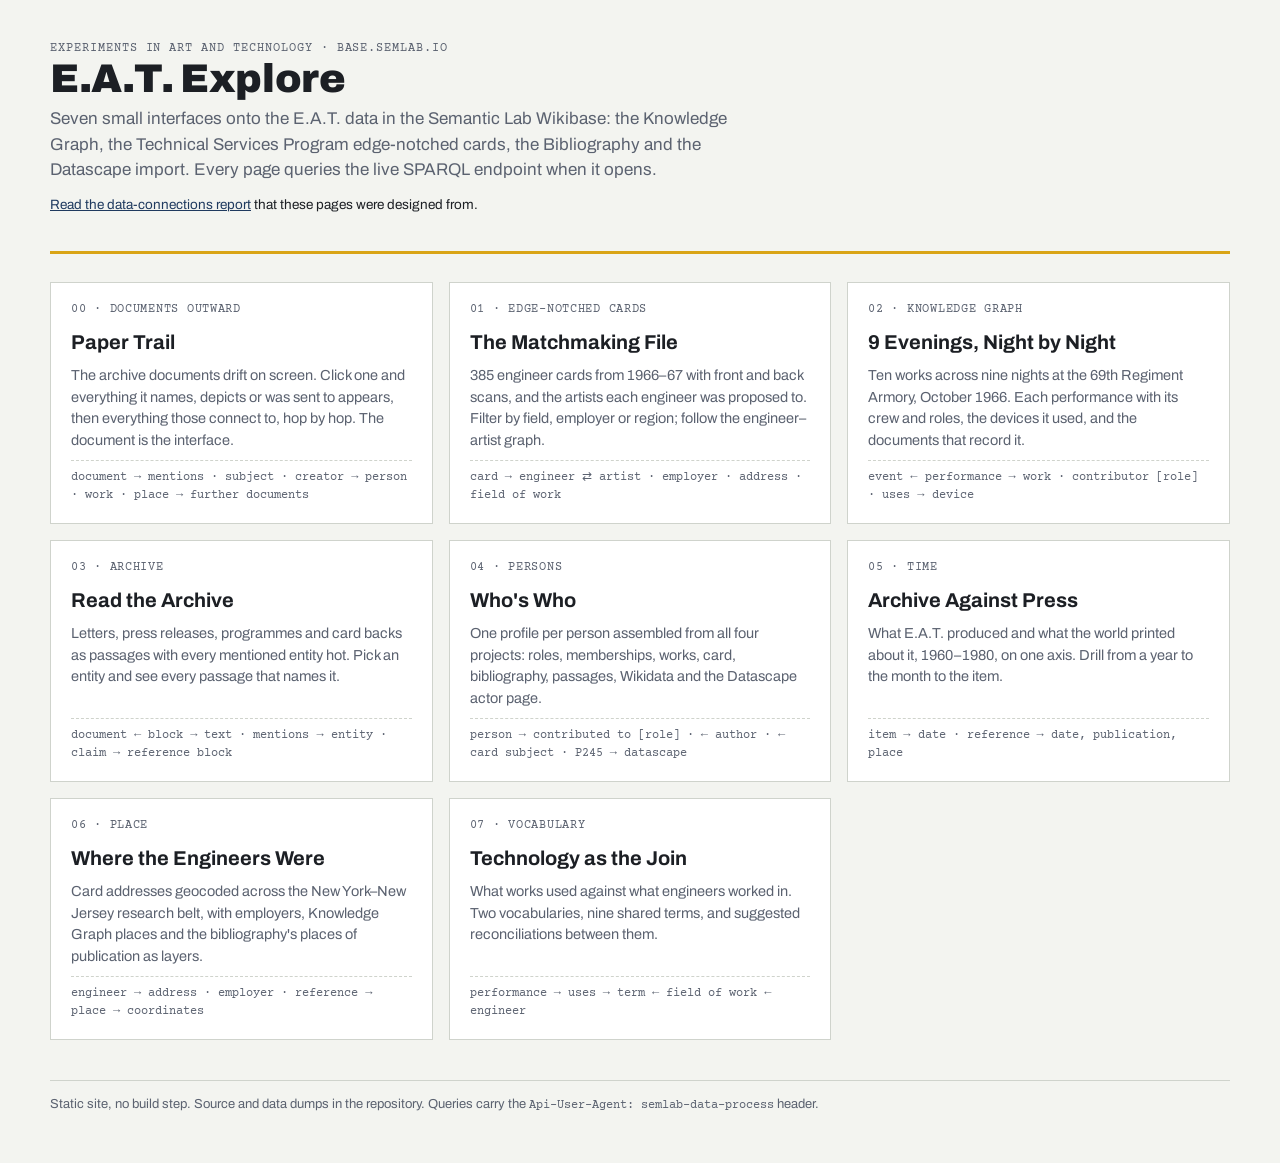
==== docs/index.html @ 28386b49 "E.A.T. Explore site, data and deploy workflow" ====
<!doctype html>
<html lang="en">
<head>
<meta charset="utf-8">
<meta name="viewport" content="width=device-width, initial-scale=1, viewport-fit=cover">
<title>E.A.T. Explore</title>
<link rel="stylesheet" href="https://fonts.googleapis.com/css2?family=Archivo:wght@400;500;700;900&family=Courier+Prime:wght@400;700&display=swap">
<link rel="stylesheet" href="shared/style.css">
<style>
.hero{padding-block:40px 24px;border-bottom:3px solid var(--accent);margin-bottom:28px}
.apps{display:grid;gap:16px;grid-template-columns:repeat(auto-fill,minmax(300px,1fr))}
.app{background:var(--panel);border:1px solid var(--rule);padding:18px 20px;display:flex;flex-direction:column;gap:8px;text-decoration:none;color:var(--fg);min-width:0}
.app:hover{border-color:var(--accent)}
.app h2{margin:0;font-size:20px}
.app .n{font-family:var(--mono);font-size:12px;color:var(--muted);letter-spacing:.06em}
.app p{margin:0;font-size:14.5px;color:var(--muted)}
.app .path{font-family:var(--mono);font-size:12px;color:var(--muted);border-top:1px dashed var(--rule);padding-top:8px;margin-top:auto}
</style>
</head>
<body>
<div class="wrap">
<header class="hero">
  <div class="eyebrow">Experiments in Art and Technology · base.semlab.io</div>
  <h1>E.A.T. Explore</h1>
  <p class="lede">Seven small interfaces onto the E.A.T. data in the Semantic Lab Wikibase: the Knowledge Graph, the Technical Services Program edge-notched cards, the Bibliography and the Datascape import. Every page queries the live SPARQL endpoint when it opens.</p>
  <p class="small"><a href="report.html">Read the data-connections report</a> that these pages were designed from.</p>
</header>

<div class="apps">
  <a class="app" href="documents/"><span class="n">00 · DOCUMENTS OUTWARD</span><h2>Paper Trail</h2><p>The archive documents drift on screen. Click one and everything it names, depicts or was sent to appears, then everything those connect to, hop by hop. The document is the interface.</p><span class="path">document → mentions · subject · creator → person · work · place → further documents</span></a>
  <a class="app" href="matchmaker/"><span class="n">01 · EDGE-NOTCHED CARDS</span><h2>The Matchmaking File</h2><p>385 engineer cards from 1966–67 with front and back scans, and the artists each engineer was proposed to. Filter by field, employer or region; follow the engineer–artist graph.</p><span class="path">card → engineer ⇄ artist · employer · address · field of work</span></a>
  <a class="app" href="nine-evenings/"><span class="n">02 · KNOWLEDGE GRAPH</span><h2>9 Evenings, Night by Night</h2><p>Ten works across nine nights at the 69th Regiment Armory, October 1966. Each performance with its crew and roles, the devices it used, and the documents that record it.</p><span class="path">event ← performance → work · contributor [role] · uses → device</span></a>
  <a class="app" href="reader/"><span class="n">03 · ARCHIVE</span><h2>Read the Archive</h2><p>Letters, press releases, programmes and card backs as passages with every mentioned entity hot. Pick an entity and see every passage that names it.</p><span class="path">document ← block → text · mentions → entity · claim → reference block</span></a>
  <a class="app" href="whos-who/"><span class="n">04 · PERSONS</span><h2>Who's Who</h2><p>One profile per person assembled from all four projects: roles, memberships, works, card, bibliography, passages, Wikidata and the Datascape actor page.</p><span class="path">person → contributed to [role] · ← author · ← card subject · P245 → datascape</span></a>
  <a class="app" href="timeline/"><span class="n">05 · TIME</span><h2>Archive Against Press</h2><p>What E.A.T. produced and what the world printed about it, 1960–1980, on one axis. Drill from a year to the month to the item.</p><span class="path">item → date · reference → date, publication, place</span></a>
  <a class="app" href="map/"><span class="n">06 · PLACE</span><h2>Where the Engineers Were</h2><p>Card addresses geocoded across the New York–New Jersey research belt, with employers, Knowledge Graph places and the bibliography's places of publication as layers.</p><span class="path">engineer → address · employer · reference → place → coordinates</span></a>
  <a class="app" href="technology/"><span class="n">07 · VOCABULARY</span><h2>Technology as the Join</h2><p>What works used against what engineers worked in. Two vocabularies, nine shared terms, and suggested reconciliations between them.</p><span class="path">performance → uses → term ← field of work ← engineer</span></a>
</div>

<footer>Static site, no build step. Source and data dumps in the repository. Queries carry the <code>Api-User-Agent: semlab-data-process</code> header.</footer>
</div>
</body>
</html>
---- docs/shared/style.css ----
/* E.A.T. Explore — shared design tokens and components. Archivo + Courier Prime, card-yellow accent on cool paper. */
:root{
  --bg:#f3f4f0; --fg:#1c1f24; --muted:#5b6270; --rule:#cfd3cc; --panel:#ffffff; --panel2:#e9ebe5;
  --accent:#d9a416; --accent-fg:#1c1f24; --ink:#1f3a5f; --link:#1f3a5f;
  --enc:#f6dc79; --kg:#bcd3ef; --bib:#c6e3c2; --ds:#e9c2dc; --ext:#e4e5e0;
  --ok:#2f7d4f; --warn:#b4541a; --chart1:#b47c00; --chart2:#2f6fb5;
  --sans:"Archivo",system-ui,-apple-system,"Helvetica Neue",Arial,sans-serif;
  --mono:"Courier Prime","Courier New",Courier,monospace;
  --maxw:1180px;
}
@media (prefers-color-scheme: dark){ :root:not([data-theme="light"]){
  --bg:#15181c; --fg:#e8e6df; --muted:#a3a8b1; --rule:#3a3f47; --panel:#1e2228; --panel2:#262b32;
  --accent:#f0c33c; --accent-fg:#15181c; --ink:#9fc0ea; --link:#9fc0ea;
  --enc:#5c4a0f; --kg:#1f3a5f; --bib:#20452a; --ds:#4d2743; --ext:#2a2e34;
  --ok:#6fcf97; --warn:#f0a06a; --chart1:#b58726; --chart2:#4a88c8; color-scheme:dark } }
:root[data-theme="dark"]{
  --bg:#15181c; --fg:#e8e6df; --muted:#a3a8b1; --rule:#3a3f47; --panel:#1e2228; --panel2:#262b32;
  --accent:#f0c33c; --accent-fg:#15181c; --ink:#9fc0ea; --link:#9fc0ea;
  --enc:#5c4a0f; --kg:#1f3a5f; --bib:#20452a; --ds:#4d2743; --ext:#2a2e34;
  --ok:#6fcf97; --warn:#f0a06a; --chart1:#b58726; --chart2:#4a88c8; color-scheme:dark }
*{box-sizing:border-box}
html,body{margin:0}
body{background:var(--bg);color:var(--fg);font-family:var(--sans);font-size:16px;line-height:1.5;
  padding-left:max(16px,env(safe-area-inset-left,0px));padding-right:max(16px,env(safe-area-inset-right,0px));padding-block:0 48px}
.wrap{max-width:var(--maxw);margin:0 auto}
a{color:var(--link)}
a.q{text-decoration:none;border-bottom:1px dotted var(--rule)}
a.q:hover{border-bottom-color:var(--accent)}
h1{font-size:clamp(26px,4vw,40px);font-weight:900;line-height:1.05;margin:0 0 6px;letter-spacing:-.01em;text-wrap:balance}
h2{font-size:22px;font-weight:700;margin:28px 0 10px;text-wrap:balance}
h3{font-size:17px;font-weight:700;margin:18px 0 6px}
p{margin:0 0 12px}
.lede{font-size:17px;color:var(--muted);max-width:72ch}
.mono,code{font-family:var(--mono);font-size:.93em}
.eyebrow{font-family:var(--mono);font-size:12px;letter-spacing:.08em;text-transform:uppercase;color:var(--muted)}
.topbar{display:flex;flex-wrap:wrap;align-items:center;gap:10px 18px;padding:12px 0;border-bottom:3px solid var(--accent);margin-bottom:20px}
.topbar .brand{font-weight:900;text-decoration:none;color:var(--fg);letter-spacing:-.01em}
.topbar nav{display:flex;flex-wrap:wrap;gap:4px 14px;font-size:14px}
.topbar nav a{color:var(--muted);text-decoration:none}
.topbar nav a[aria-current="page"],.topbar nav a:hover{color:var(--fg);border-bottom:2px solid var(--accent)}
.topbar .status{margin-left:auto;font-family:var(--mono);font-size:12px;color:var(--muted)}
header.page{margin-bottom:18px}
.toolbar{display:flex;flex-wrap:wrap;gap:10px 14px;align-items:end;margin:14px 0 18px}
.field{display:flex;flex-direction:column;gap:4px;min-width:0}
.field label{font-size:12px;letter-spacing:.05em;text-transform:uppercase;color:var(--muted)}
input[type=search],input[type=text],select{font:inherit;font-size:15px;padding:7px 10px;border:1px solid var(--rule);border-radius:3px;background:var(--panel);color:var(--fg);min-width:160px}
input[type=search]{min-width:220px}
button,.btn{font:inherit;font-size:14px;padding:7px 12px;border:1px solid var(--rule);border-radius:3px;background:var(--panel);color:var(--fg);cursor:pointer}
button.primary{background:var(--accent);color:var(--accent-fg);border-color:var(--accent);font-weight:700}
button[aria-pressed="true"]{background:var(--fg);color:var(--bg);border-color:var(--fg)}
button:hover{border-color:var(--fg)}
:focus-visible{outline:2px solid var(--accent);outline-offset:2px}
.panel{background:var(--panel);border:1px solid var(--rule);padding:16px 18px;min-width:0}
.grid{display:grid;gap:14px;grid-template-columns:repeat(auto-fill,minmax(260px,1fr))}
.split{display:grid;gap:20px;grid-template-columns:minmax(0,1fr) minmax(0,1.4fr)}
@media (max-width:860px){.split{grid-template-columns:1fr}}
.badge{display:inline-block;font-family:var(--mono);font-size:11px;letter-spacing:.04em;padding:1px 7px;border-radius:2px;border:1px solid var(--rule);background:var(--ext);color:var(--fg);vertical-align:middle;white-space:nowrap}
.badge.kg{background:var(--kg)} .badge.enc{background:var(--enc)} .badge.bib{background:var(--bib)} .badge.ds{background:var(--ds)}
.badge.role{background:var(--panel2)}
.chip{display:inline-block;font-size:13px;padding:2px 9px;border-radius:14px;border:1px solid var(--rule);background:var(--panel);cursor:pointer;margin:0 6px 6px 0}
.chip[aria-pressed="true"]{background:var(--accent);color:var(--accent-fg);border-color:var(--accent)}
.count{font-family:var(--mono);font-size:12px;color:var(--muted)}
table{border-collapse:collapse;width:100%;font-size:14.5px}
th,td{text-align:left;padding:7px 9px;border-bottom:1px solid var(--rule);vertical-align:top}
th{font-size:11.5px;letter-spacing:.06em;text-transform:uppercase;color:var(--muted);font-weight:600}
td.n,th.n{text-align:right;font-variant-numeric:tabular-nums;white-space:nowrap}
.scroll{overflow-x:auto}
.kv{display:grid;grid-template-columns:max-content 1fr;gap:4px 14px;font-size:14.5px;margin:8px 0}
.kv dt{color:var(--muted);font-size:12px;letter-spacing:.05em;text-transform:uppercase;padding-top:3px}
.kv dd{margin:0;min-width:0;overflow-wrap:anywhere}
.msg{padding:12px 14px;border-left:4px solid var(--accent);background:var(--panel);font-size:14.5px;margin:12px 0}
.msg.error{border-color:var(--warn)}
.loading{color:var(--muted);font-family:var(--mono);font-size:13px}
.loading::after{content:"…";animation:dots 1.2s steps(4,end) infinite}
@keyframes dots{0%{content:""}25%{content:"."}50%{content:".."}75%{content:"..."}}
@media (prefers-reduced-motion:reduce){.loading::after{animation:none;content:"…"}}
.thumb{width:56px;height:56px;object-fit:cover;border:1px solid var(--rule);background:var(--panel2);flex:none}
.thumb.lg{width:120px;height:120px}
.row{display:flex;gap:12px;align-items:flex-start;min-width:0}
.list{list-style:none;padding:0;margin:0}
.list li{padding:8px 0;border-bottom:1px solid var(--rule)}
.list li:last-child{border-bottom:none}
.muted{color:var(--muted)}
.small{font-size:13.5px}
.card-scan{width:100%;height:auto;border:1px solid var(--rule);background:var(--panel2);display:block}
.cardtext{font-family:var(--mono);font-size:14px;background:var(--enc);color:var(--fg);padding:12px 14px;border-left:4px solid var(--accent);white-space:pre-wrap;overflow-wrap:anywhere;margin:8px 0}
.passage{font-family:var(--mono);font-size:14.5px;line-height:1.6;padding:10px 12px;border-left:3px solid var(--rule);margin:0 0 12px;white-space:pre-wrap;overflow-wrap:anywhere}
.passage mark{background:var(--accent);color:var(--accent-fg);padding:0 2px;border-radius:2px}
.passage a.ent{background:var(--kg);color:var(--fg);text-decoration:none;padding:0 2px;border-radius:2px}
.passage a.ent:hover{background:var(--accent);color:var(--accent-fg)}
footer{margin-top:40px;padding-top:14px;border-top:1px solid var(--rule);font-size:13px;color:var(--muted)}
details summary{cursor:pointer;font-weight:600}
.hidden,[hidden]{display:none!important}
.bar{height:10px;background:var(--accent);min-width:1px}
.sr{position:absolute;left:-9999px}
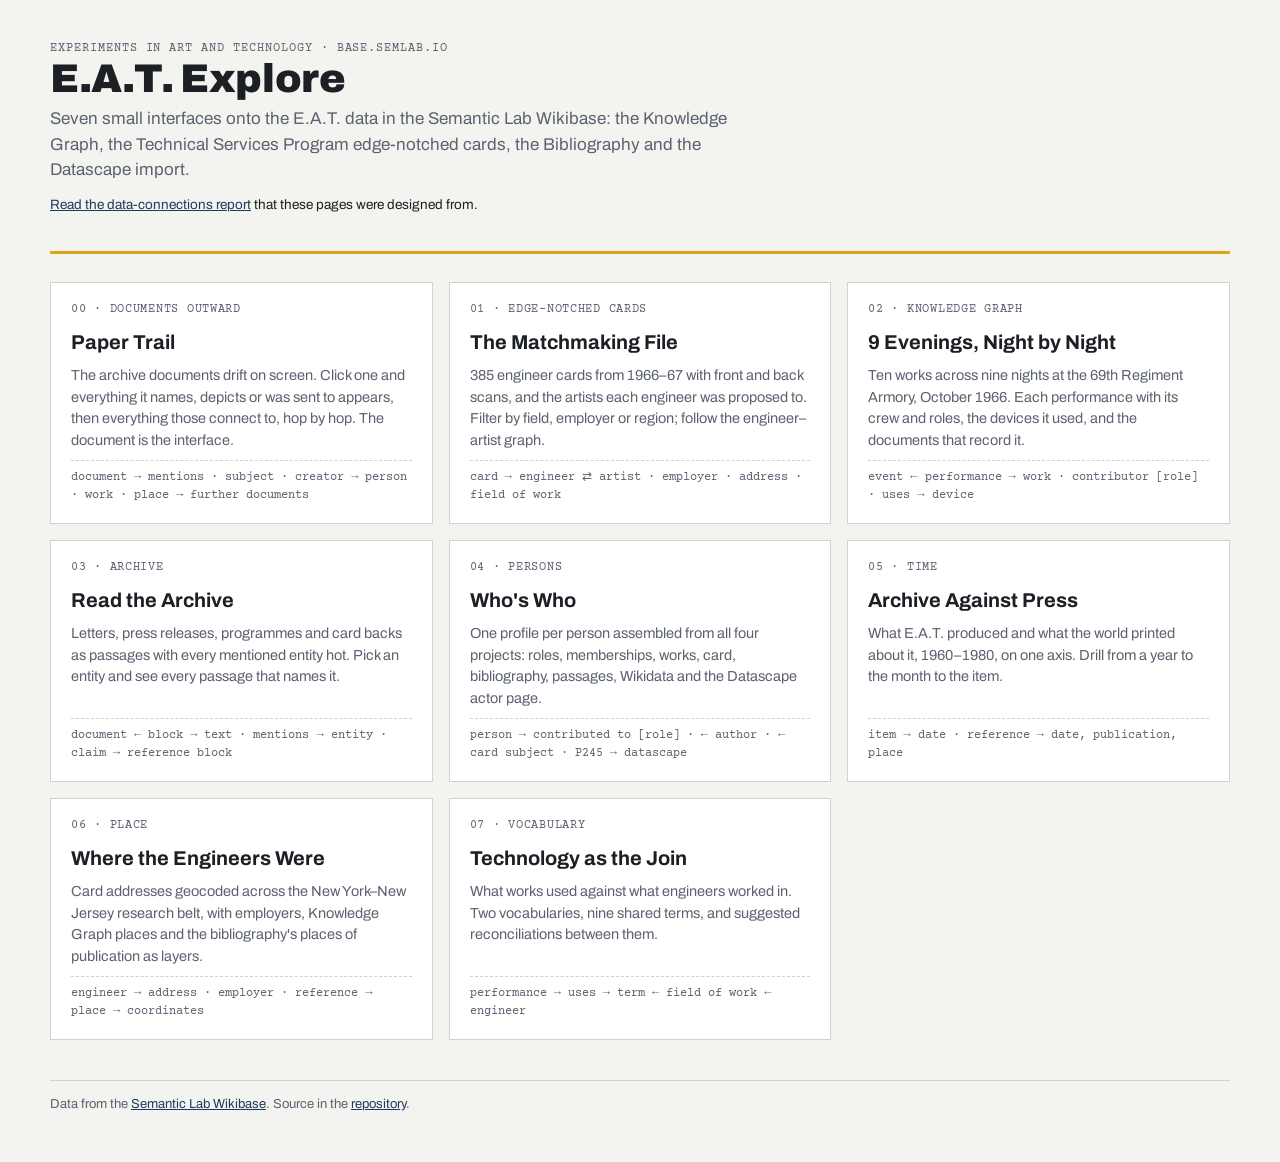
==== commit d2b224ae: "footer" ====
--- a/docs/index.html
+++ b/docs/index.html
@@ -22,7 +22,7 @@
 <header class="hero">
   <div class="eyebrow">Experiments in Art and Technology · base.semlab.io</div>
   <h1>E.A.T. Explore</h1>
-  <p class="lede">Seven small interfaces onto the E.A.T. data in the Semantic Lab Wikibase: the Knowledge Graph, the Technical Services Program edge-notched cards, the Bibliography and the Datascape import. Every page queries the live SPARQL endpoint when it opens.</p>
+  <p class="lede">Seven small interfaces onto the E.A.T. data in the Semantic Lab Wikibase: the Knowledge Graph, the Technical Services Program edge-notched cards, the Bibliography and the Datascape import.</p>
   <p class="small"><a href="report.html">Read the data-connections report</a> that these pages were designed from.</p>
 </header>
 
@@ -37,7 +37,7 @@
   <a class="app" href="technology/"><span class="n">07 · VOCABULARY</span><h2>Technology as the Join</h2><p>What works used against what engineers worked in. Two vocabularies, nine shared terms, and suggested reconciliations between them.</p><span class="path">performance → uses → term ← field of work ← engineer</span></a>
 </div>
 
-<footer>Static site, no build step. Source and data dumps in the repository. Queries carry the <code>Api-User-Agent: semlab-data-process</code> header.</footer>
+<footer>Data from the <a href="https://base.semlab.io" target="_blank" rel="noopener">Semantic Lab Wikibase</a>. Source in the <a href="https://github.com/SemanticLab/eat-explore" target="_blank" rel="noopener">repository</a>.</footer>
 </div>
 </body>
 </html>
